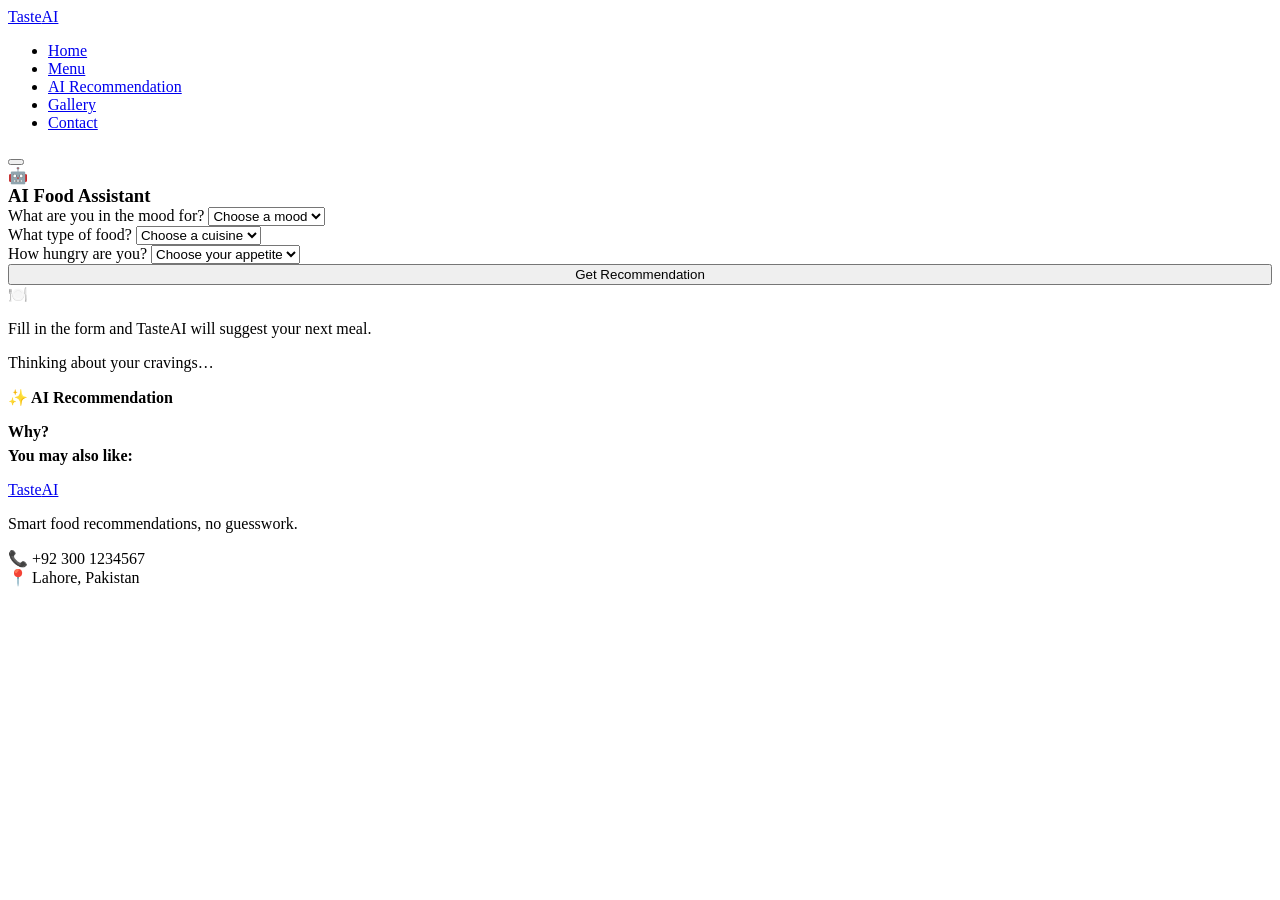
==== ai.html @ 6d2344f4 "Ai recomendation page" ====
<!doctype html>
<html lang="en">
  <head>
    <meta charset="UTF-8" />
    <meta name="viewport" content="width=device-width, initial-scale=1.0" />
    <title>AI Recommendation — TasteAI</title>
    <link rel="stylesheet" href="css/style.css" />
  </head>
  <body>
    <header class="site-header">
      <nav class="nav-bar" aria-label="Main navigation">
        <a class="brand" href="index.html">Taste<span>AI</span></a>
        <ul class="nav-links">
          <li><a href="index.html">Home</a></li>
          <li><a href="menu.html">Menu</a></li>
          <li><a href="ai.html">AI Recommendation</a></li>
          <li><a href="gallery.html">Gallery</a></li>
          <li><a href="contact.html">Contact</a></li>
        </ul>
        <button
          class="hamburger"
          aria-label="Toggle menu"
          aria-expanded="false"
        >
          <span></span><span></span><span></span>
        </button>
      </nav>
    </header>

    <main>
      <section>
        <div class="container ai-layout">
          <article>
            <div class="ai-panel-title">
              <span class="badge">🤖</span>
              <h1 style="margin: 0">AI Food Assistant</h1>
            </div>

            <form class="form-card" id="ai-form" novalidate>
              <div class="field">
                <label for="mood">What are you in the mood for?</label>
                <select id="mood" name="mood" required>
                  <option value="">Choose a mood</option>
                  <option value="spicy">Spicy</option>
                  <option value="mild">Mild</option>
                  <option value="sweet">Sweet</option>
                  <option value="savory">Savory</option>
                  <option value="comfort">Comfort Food</option>
                  <option value="light">Light</option>
                </select>
                <div class="field-error" id="mood-error"></div>
              </div>

              <div class="field">
                <label for="type">What type of food?</label>
                <select id="type" name="type" required>
                  <option value="">Choose a cuisine</option>
                  <option value="Pakistani">Pakistani</option>
                  <option value="Fast Food">Fast Food</option>
                  <option value="Chinese">Chinese</option>
                  <option value="Continental">Continental</option>
                  <option value="Desserts">Desserts</option>
                  <option value="Drinks">Drinks</option>
                </select>
                <div class="field-error" id="type-error"></div>
              </div>

              <div class="field">
                <label for="hunger">How hungry are you?</label>
                <select id="hunger" name="hunger" required>
                  <option value="">Choose your appetite</option>
                  <option value="snack">Just a Snack</option>
                  <option value="moderate">Moderately Hungry</option>
                  <option value="very">Very Hungry</option>
                  <option value="starving">Starving</option>
                </select>
                <div class="field-error" id="hunger-error"></div>
              </div>

              <button
                type="submit"
                class="btn btn-primary"
                style="width: 100%; justify-content: center"
              >
                Get Recommendation
              </button>
            </form>
          </article>

          <div class="result-panel" id="result-panel">
            <div class="result-placeholder" id="result-placeholder">
              <span class="big-emoji">🍽️</span>
              <p>Fill in the form and TasteAI will suggest your next meal.</p>
            </div>

            <div class="loader" id="loader">
              <div class="spinner" aria-hidden="true"></div>
              <span>Thinking about your cravings…</span>
            </div>

            <div class="result-content" id="result-content">
              <p
                class="eyebrow"
                style="color: var(--color-gold); font-weight: 600"
              >
                ✨ AI Recommendation
              </p>
              <div class="result-hero">
                <div class="emoji-badge" id="result-tile">
                  <span id="result-emoji"></span>
                </div>
                <div>
                  <h2 id="result-name" style="margin: 0"></h2>
                  <span class="dish-price" id="result-price"></span>
                </div>
              </div>
              <p id="result-description"></p>
              <div class="result-why">
                <strong>Why?</strong>
                <p id="result-why" style="margin: 6px 0 0"></p>
              </div>
              <div class="also-like">
                <strong>You may also like:</strong>
                <ul id="also-like-list"></ul>
              </div>
            </div>
          </div>
        </div>
      </section>
    </main>

    <footer class="site-footer">
      <div class="container footer-grid">
        <div>
          <a class="brand" href="index.html">Taste<span>AI</span></a>
          <p class="footer-note">Smart food recommendations, no guesswork.</p>
        </div>
        <div>
          <p class="footer-note">📞 +92 300 1234567<br />📍 Lahore, Pakistan</p>
        </div>
      </div>
    </footer>

    <script src="js/main.js"></script>
    <script src="js/config.js"></script>
    <script src="js/ai.js"></script>
  </body>
</html>
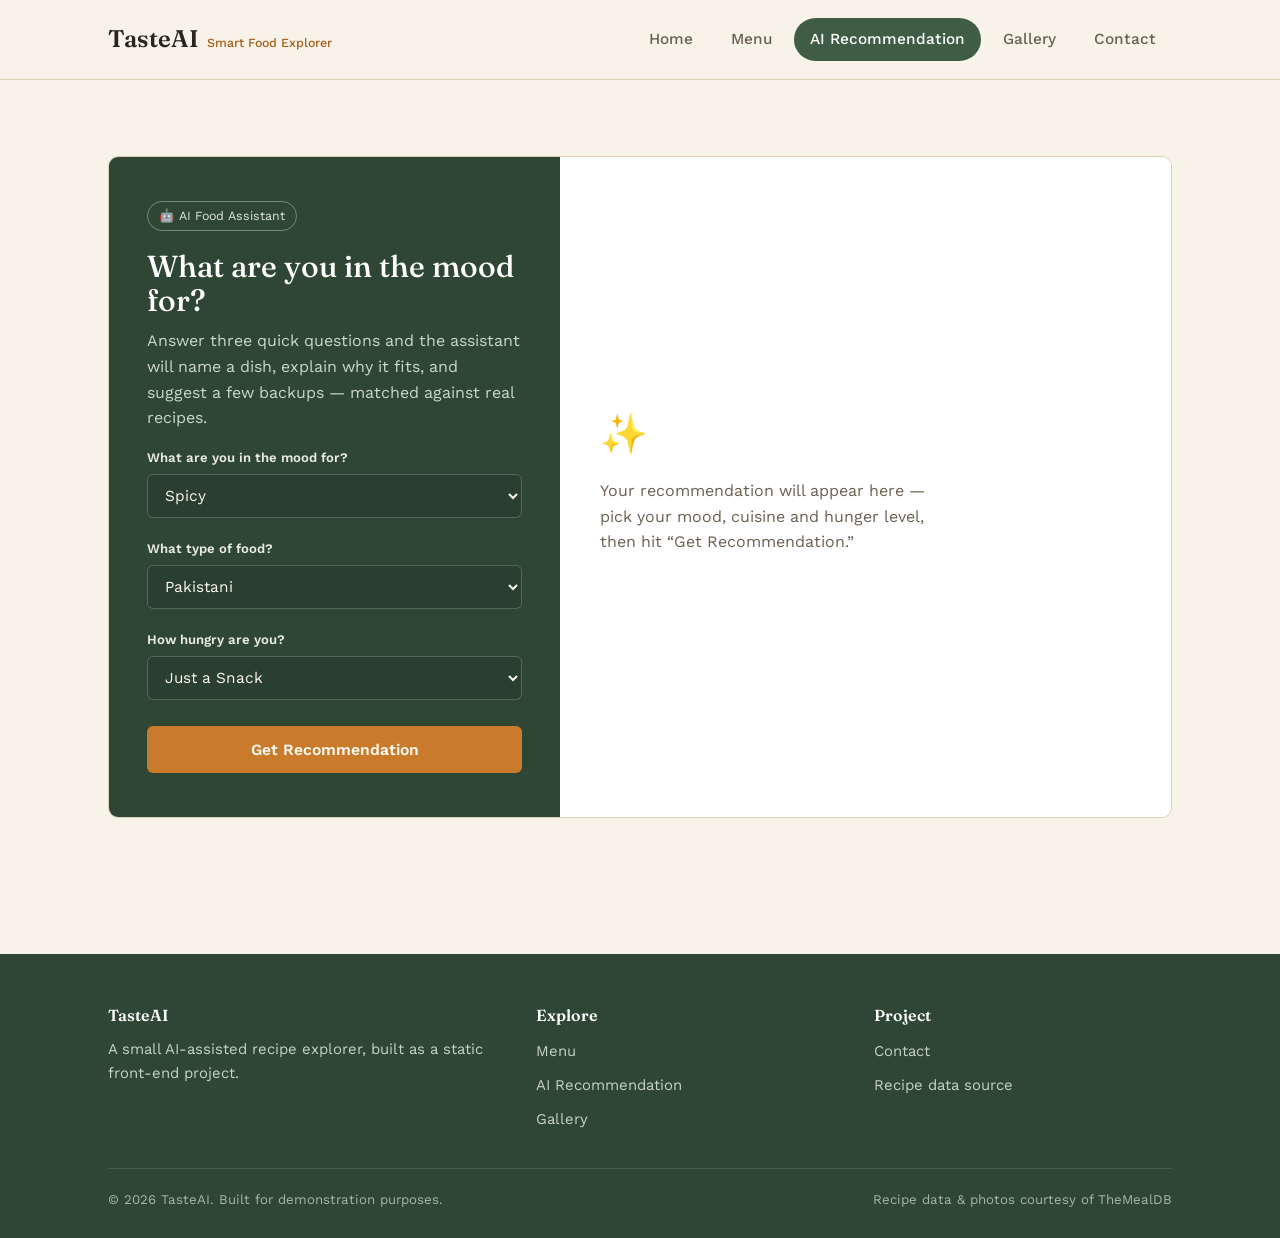
==== commit cce1fccd: "Minar chnages to all files" ====
--- a/ai.html
+++ b/ai.html
@@ -1,148 +1,153 @@
-<!doctype html>
+<!DOCTYPE html>
 <html lang="en">
-  <head>
-    <meta charset="UTF-8" />
-    <meta name="viewport" content="width=device-width, initial-scale=1.0" />
-    <title>AI Recommendation — TasteAI</title>
-    <link rel="stylesheet" href="css/style.css" />
-  </head>
-  <body>
-    <header class="site-header">
-      <nav class="nav-bar" aria-label="Main navigation">
-        <a class="brand" href="index.html">Taste<span>AI</span></a>
-        <ul class="nav-links">
-          <li><a href="index.html">Home</a></li>
+<head>
+<meta charset="UTF-8">
+<meta name="viewport" content="width=device-width, initial-scale=1.0">
+<title>AI Recommendation — TasteAI</title>
+<meta name="description" content="Tell the AI food assistant your mood, cuisine and hunger level, and get a real dish recommendation with photo and reasoning.">
+<link rel="stylesheet" href="css/base.css">
+<link rel="stylesheet" href="css/layout.css">
+<link rel="stylesheet" href="css/components.css">
+</head>
+<body data-page="ai">
+
+<header class="site-header">
+  <nav class="nav-bar" aria-label="Primary">
+    <a href="index.html" class="brand">
+      <span class="brand-mark">TasteAI</span>
+      <span class="brand-sub">Smart Food Explorer</span>
+    </a>
+    <button class="hamburger" aria-label="Toggle menu" aria-expanded="false">
+      <span></span><span></span><span></span>
+    </button>
+    <ul class="nav-links">
+      <li><a href="index.html" data-page="home">Home</a></li>
+      <li><a href="menu.html" data-page="menu">Menu</a></li>
+      <li><a href="ai.html" data-page="ai">AI Recommendation</a></li>
+      <li><a href="gallery.html" data-page="gallery">Gallery</a></li>
+      <li><a href="contact.html" data-page="contact">Contact</a></li>
+    </ul>
+  </nav>
+</header>
+
+<main>
+  <section>
+    <div class="wrap">
+      <div class="ai-shell">
+
+        <div class="ai-form-panel">
+          <span class="tag">🤖 AI Food Assistant</span>
+          <h1>What are you in the mood for?</h1>
+          <p>Answer three quick questions and the assistant will name a dish, explain why it fits, and suggest a few backups — matched against real recipes.</p>
+
+          <form class="ai-form" id="aiForm">
+            <div class="field">
+              <label for="moodSelect">What are you in the mood for?</label>
+              <select id="moodSelect" name="mood" required>
+                <option value="Spicy">Spicy</option>
+                <option value="Savory">Savory</option>
+                <option value="Sweet">Sweet</option>
+                <option value="Light &amp; Fresh">Light &amp; Fresh</option>
+                <option value="Comfort Food">Comfort Food</option>
+                <option value="Adventurous">Adventurous</option>
+              </select>
+            </div>
+
+            <div class="field">
+              <label for="cuisineSelect">What type of food?</label>
+              <select id="cuisineSelect" name="cuisine" required>
+                <option value="pakistani">Pakistani</option>
+                <option value="chinese">Chinese</option>
+                <option value="italian">Italian</option>
+                <option value="mexican">Mexican</option>
+                <option value="american">American</option>
+                <option value="mediterranean">Mediterranean</option>
+                <option value="japanese">Japanese</option>
+                <option value="thai">Thai</option>
+              </select>
+            </div>
+
+            <div class="field">
+              <label for="hungerSelect">How hungry are you?</label>
+              <select id="hungerSelect" name="hunger" required>
+                <option value="Just a Snack">Just a Snack</option>
+                <option value="Moderately Hungry">Moderately Hungry</option>
+                <option value="Very Hungry">Very Hungry</option>
+              </select>
+            </div>
+
+            <button type="submit" class="btn btn-primary" id="aiSubmit">Get Recommendation</button>
+          </form>
+        </div>
+
+        <div class="ai-result-panel">
+          <div class="loader" id="aiLoader">
+            <span class="spinner" aria-hidden="true"></span> Thinking through your craving…
+          </div>
+
+          <div class="ai-placeholder" id="aiPlaceholder">
+            <span class="big-icon">✨</span>
+            <p>Your recommendation will appear here — pick your mood, cuisine and hunger level, then hit “Get Recommendation.”</p>
+          </div>
+
+          <article class="result-card" id="resultCard">
+            <span class="tag">✨ AI Recommendation</span>
+            <div class="result-head">
+              <div class="result-thumb"><img id="resultImg" src="" alt=""></div>
+              <div class="result-title">
+                <h2 id="resultName">—</h2>
+                <span class="tag" id="resultCuisineTag">—</span>
+              </div>
+            </div>
+            <div class="result-why">
+              <p><strong>Why?</strong> <span id="resultWhy"></span></p>
+            </div>
+            <div class="also-like">
+              <h4>You may also like</h4>
+              <ul id="alsoLikeList"></ul>
+            </div>
+            <p style="margin-top:20px;"><a href="#" id="resultDetailLink" class="btn btn-outline">View full recipe</a></p>
+          </article>
+
+          <div class="ai-error" id="aiError"></div>
+        </div>
+      </div>
+    </div>
+  </section>
+</main>
+
+<footer class="site-footer">
+  <div class="wrap">
+    <div class="footer-grid">
+      <div>
+        <h4>TasteAI</h4>
+        <p>A small AI-assisted recipe explorer, built as a static front-end project.</p>
+      </div>
+      <div>
+        <h4>Explore</h4>
+        <ul class="footer-links">
           <li><a href="menu.html">Menu</a></li>
           <li><a href="ai.html">AI Recommendation</a></li>
           <li><a href="gallery.html">Gallery</a></li>
+        </ul>
+      </div>
+      <div>
+        <h4>Project</h4>
+        <ul class="footer-links">
           <li><a href="contact.html">Contact</a></li>
+          <li><a href="https://www.themealdb.com/api.php" target="_blank" rel="noopener">Recipe data source</a></li>
         </ul>
-        <button
-          class="hamburger"
-          aria-label="Toggle menu"
-          aria-expanded="false"
-        >
-          <span></span><span></span><span></span>
-        </button>
-      </nav>
-    </header>
+      </div>
+    </div>
+    <div class="footer-bottom">
+      <span>© 2026 TasteAI. Built for demonstration purposes.</span>
+      <span>Recipe data &amp; photos courtesy of TheMealDB</span>
+    </div>
+  </div>
+</footer>
 
-    <main>
-      <section>
-        <div class="container ai-layout">
-          <article>
-            <div class="ai-panel-title">
-              <span class="badge">🤖</span>
-              <h1 style="margin: 0">AI Food Assistant</h1>
-            </div>
-
-            <form class="form-card" id="ai-form" novalidate>
-              <div class="field">
-                <label for="mood">What are you in the mood for?</label>
-                <select id="mood" name="mood" required>
-                  <option value="">Choose a mood</option>
-                  <option value="spicy">Spicy</option>
-                  <option value="mild">Mild</option>
-                  <option value="sweet">Sweet</option>
-                  <option value="savory">Savory</option>
-                  <option value="comfort">Comfort Food</option>
-                  <option value="light">Light</option>
-                </select>
-                <div class="field-error" id="mood-error"></div>
-              </div>
-
-              <div class="field">
-                <label for="type">What type of food?</label>
-                <select id="type" name="type" required>
-                  <option value="">Choose a cuisine</option>
-                  <option value="Pakistani">Pakistani</option>
-                  <option value="Fast Food">Fast Food</option>
-                  <option value="Chinese">Chinese</option>
-                  <option value="Continental">Continental</option>
-                  <option value="Desserts">Desserts</option>
-                  <option value="Drinks">Drinks</option>
-                </select>
-                <div class="field-error" id="type-error"></div>
-              </div>
-
-              <div class="field">
-                <label for="hunger">How hungry are you?</label>
-                <select id="hunger" name="hunger" required>
-                  <option value="">Choose your appetite</option>
-                  <option value="snack">Just a Snack</option>
-                  <option value="moderate">Moderately Hungry</option>
-                  <option value="very">Very Hungry</option>
-                  <option value="starving">Starving</option>
-                </select>
-                <div class="field-error" id="hunger-error"></div>
-              </div>
-
-              <button
-                type="submit"
-                class="btn btn-primary"
-                style="width: 100%; justify-content: center"
-              >
-                Get Recommendation
-              </button>
-            </form>
-          </article>
-
-          <div class="result-panel" id="result-panel">
-            <div class="result-placeholder" id="result-placeholder">
-              <span class="big-emoji">🍽️</span>
-              <p>Fill in the form and TasteAI will suggest your next meal.</p>
-            </div>
-
-            <div class="loader" id="loader">
-              <div class="spinner" aria-hidden="true"></div>
-              <span>Thinking about your cravings…</span>
-            </div>
-
-            <div class="result-content" id="result-content">
-              <p
-                class="eyebrow"
-                style="color: var(--color-gold); font-weight: 600"
-              >
-                ✨ AI Recommendation
-              </p>
-              <div class="result-hero">
-                <div class="emoji-badge" id="result-tile">
-                  <span id="result-emoji"></span>
-                </div>
-                <div>
-                  <h2 id="result-name" style="margin: 0"></h2>
-                  <span class="dish-price" id="result-price"></span>
-                </div>
-              </div>
-              <p id="result-description"></p>
-              <div class="result-why">
-                <strong>Why?</strong>
-                <p id="result-why" style="margin: 6px 0 0"></p>
-              </div>
-              <div class="also-like">
-                <strong>You may also like:</strong>
-                <ul id="also-like-list"></ul>
-              </div>
-            </div>
-          </div>
-        </div>
-      </section>
-    </main>
-
-    <footer class="site-footer">
-      <div class="container footer-grid">
-        <div>
-          <a class="brand" href="index.html">Taste<span>AI</span></a>
-          <p class="footer-note">Smart food recommendations, no guesswork.</p>
-        </div>
-        <div>
-          <p class="footer-note">📞 +92 300 1234567<br />📍 Lahore, Pakistan</p>
-        </div>
-      </div>
-    </footer>
-
-    <script src="js/main.js"></script>
-    <script src="js/config.js"></script>
-    <script src="js/ai.js"></script>
-  </body>
+<script src="js/api.js"></script>
+<script src="js/main.js"></script>
+<script src="js/ai.js"></script>
+</body>
 </html>
--- a/css/base.css
+++ b/css/base.css
@@ -0,0 +1,165 @@
+/* =========================================================
+   TasteAI — Design tokens & base styles
+   Palette grounded in a spice market: parchment ivory,
+   burnt marigold, and deep basil green.
+   ========================================================= */
+
+@import url('https://fonts.googleapis.com/css2?family=Fraunces:ital,opsz,wght@0,9..144,300;0,9..144,500;0,9..144,600;1,9..144,500&family=Work+Sans:wght@400;500;600;700&display=swap');
+
+:root {
+  /* Colour */
+  --bg: #f8f3e9;
+  --bg-alt: #efe6d3;
+  --surface: #ffffff;
+  --ink: #2b231c;
+  --ink-soft: #6b5f52;
+  --line: #ddd0b8;
+  --saffron: #c97a2b;
+  --saffron-deep: #a85f1b;
+  --saffron-tint: #f3ddc0;
+  --basil: #3f5d45;
+  --basil-deep: #2e4633;
+  --basil-tint: #dfe8dd;
+  --danger: #a83232;
+
+  /* Type */
+  --font-display: 'Fraunces', 'Iowan Old Style', serif;
+  --font-body: 'Work Sans', -apple-system, BlinkMacSystemFont, sans-serif;
+
+  /* Layout */
+  --content-width: 1120px;
+  --radius: 6px;
+  --shadow: 0 10px 30px -18px rgba(43, 35, 28, 0.35);
+}
+
+*, *::before, *::after { box-sizing: border-box; }
+
+html { scroll-behavior: smooth; }
+
+@media (prefers-reduced-motion: reduce) {
+  html { scroll-behavior: auto; }
+  *, *::before, *::after {
+    animation-duration: 0.01ms !important;
+    animation-iteration-count: 1 !important;
+    transition-duration: 0.01ms !important;
+  }
+}
+
+body {
+  margin: 0;
+  background: var(--bg);
+  color: var(--ink);
+  font-family: var(--font-body);
+  font-size: 16px;
+  line-height: 1.6;
+  -webkit-font-smoothing: antialiased;
+}
+
+h1, h2, h3, h4 {
+  font-family: var(--font-display);
+  font-weight: 600;
+  line-height: 1.15;
+  margin: 0 0 0.5em;
+  color: var(--ink);
+}
+
+h1 { font-size: clamp(2.4rem, 4vw, 3.6rem); font-weight: 500; }
+h2 { font-size: clamp(1.7rem, 2.6vw, 2.3rem); }
+h3 { font-size: 1.3rem; }
+
+p { margin: 0 0 1em; color: var(--ink-soft); max-width: 62ch; }
+
+a { color: var(--basil-deep); }
+
+img { max-width: 100%; display: block; }
+
+.wrap {
+  max-width: var(--content-width);
+  margin: 0 auto;
+  padding: 0 28px;
+}
+
+.eyebrow-rule {
+  display: flex;
+  align-items: baseline;
+  gap: 14px;
+  margin-bottom: 34px;
+}
+
+.eyebrow-rule span {
+  font-family: var(--font-body);
+  font-size: 0.85rem;
+  color: var(--saffron-deep);
+  white-space: nowrap;
+}
+
+.eyebrow-rule::after {
+  content: '';
+  flex: 1;
+  height: 1px;
+  background: var(--line);
+}
+
+.btn {
+  display: inline-flex;
+  align-items: center;
+  justify-content: center;
+  gap: 8px;
+  padding: 13px 26px;
+  border-radius: var(--radius);
+  border: 1px solid transparent;
+  font-family: var(--font-body);
+  font-size: 0.98rem;
+  font-weight: 600;
+  cursor: pointer;
+  text-decoration: none;
+  transition: transform 0.15s ease, background 0.2s ease, border-color 0.2s ease, color 0.2s ease;
+}
+
+.btn:active { transform: translateY(1px); }
+
+.btn-primary {
+  background: var(--saffron);
+  color: #fffaf2;
+}
+.btn-primary:hover { background: var(--saffron-deep); }
+
+.btn-outline {
+  background: transparent;
+  border-color: var(--ink);
+  color: var(--ink);
+}
+.btn-outline:hover { border-color: var(--basil-deep); color: var(--basil-deep); }
+
+.btn-light {
+  background: #fffaf2;
+  color: var(--basil-deep);
+}
+.btn-light:hover { background: var(--saffron-tint); }
+
+:focus-visible {
+  outline: 3px solid var(--basil);
+  outline-offset: 2px;
+}
+
+section { padding: 76px 0; }
+
+.section-alt { background: var(--bg-alt); }
+
+.tag {
+  display: inline-block;
+  padding: 4px 11px;
+  border: 1px solid var(--line);
+  border-radius: 100px;
+  font-size: 0.78rem;
+  color: var(--ink-soft);
+  background: var(--surface);
+}
+
+.visually-hidden {
+  position: absolute;
+  width: 1px; height: 1px;
+  overflow: hidden;
+  clip: rect(0 0 0 0);
+  white-space: nowrap;
+}
--- a/css/layout.css
+++ b/css/layout.css
@@ -0,0 +1,155 @@
+/* =========================================================
+   Header / Navigation / Footer
+   ========================================================= */
+
+.site-header {
+  position: sticky;
+  top: 0;
+  z-index: 50;
+  background: rgba(248, 243, 233, 0.92);
+  backdrop-filter: blur(8px);
+  border-bottom: 1px solid var(--line);
+}
+
+.nav-bar {
+  display: flex;
+  align-items: center;
+  justify-content: space-between;
+  padding: 18px 28px;
+  max-width: var(--content-width);
+  margin: 0 auto;
+}
+
+.brand {
+  display: flex;
+  align-items: baseline;
+  gap: 8px;
+  text-decoration: none;
+  color: var(--ink);
+}
+
+.brand-mark {
+  font-family: var(--font-display);
+  font-size: 1.5rem;
+  font-weight: 600;
+  color: var(--ink);
+}
+
+.brand-sub {
+  font-size: 0.78rem;
+  color: var(--saffron-deep);
+  font-weight: 500;
+}
+
+.nav-links {
+  display: flex;
+  gap: 6px;
+  list-style: none;
+  margin: 0;
+  padding: 0;
+}
+
+.nav-links a {
+  display: block;
+  padding: 9px 16px;
+  border-radius: 100px;
+  color: var(--ink-soft);
+  text-decoration: none;
+  font-weight: 500;
+  font-size: 0.96rem;
+  transition: background 0.2s ease, color 0.2s ease;
+}
+
+.nav-links a:hover { background: var(--saffron-tint); color: var(--saffron-deep); }
+
+.nav-links a[aria-current="page"] {
+  background: var(--basil);
+  color: #fff;
+}
+
+.hamburger {
+  display: none;
+  flex-direction: column;
+  justify-content: center;
+  gap: 5px;
+  width: 42px;
+  height: 42px;
+  border-radius: 100px;
+  border: 1px solid var(--line);
+  background: var(--surface);
+  cursor: pointer;
+}
+
+.hamburger span {
+  width: 18px;
+  height: 2px;
+  background: var(--ink);
+  margin: 0 auto;
+  transition: transform 0.25s ease, opacity 0.25s ease;
+}
+
+.hamburger[aria-expanded="true"] span:nth-child(1) { transform: translateY(7px) rotate(45deg); }
+.hamburger[aria-expanded="true"] span:nth-child(2) { opacity: 0; }
+.hamburger[aria-expanded="true"] span:nth-child(3) { transform: translateY(-7px) rotate(-45deg); }
+
+@media (max-width: 820px) {
+  .hamburger { display: flex; }
+
+  .nav-links {
+    position: absolute;
+    top: 100%;
+    left: 0;
+    right: 0;
+    flex-direction: column;
+    background: var(--bg);
+    border-bottom: 1px solid var(--line);
+    padding: 10px 28px 22px;
+    gap: 2px;
+    display: none;
+  }
+
+  .nav-links.open { display: flex; }
+
+  .nav-links a { padding: 12px 14px; }
+}
+
+.site-footer {
+  background: var(--basil-deep);
+  color: #eef1ea;
+  padding: 52px 0 28px;
+  margin-top: 60px;
+}
+
+.footer-grid {
+  display: grid;
+  grid-template-columns: 1.3fr 1fr 1fr;
+  gap: 40px;
+  margin-bottom: 36px;
+}
+
+.footer-grid h4 { color: #fff; margin-bottom: 14px; }
+
+.site-footer p, .site-footer a {
+  color: #c9d3c5;
+  font-size: 0.93rem;
+}
+
+.site-footer a { text-decoration: none; }
+.site-footer a:hover { color: #fff; }
+
+.footer-links { list-style: none; padding: 0; margin: 0; display: flex; flex-direction: column; gap: 8px; }
+
+.footer-bottom {
+  border-top: 1px solid rgba(255,255,255,0.12);
+  padding-top: 20px;
+  font-size: 0.83rem;
+  color: #a9b6a5;
+  display: flex;
+  justify-content: space-between;
+  flex-wrap: wrap;
+  gap: 10px;
+}
+
+@media (max-width: 700px) {
+  .footer-grid { grid-template-columns: 1fr; gap: 26px; }
+}
--- a/css/components.css
+++ b/css/components.css
@@ -0,0 +1,444 @@
+/* =========================================================
+   Components
+   ========================================================= */
+
+/* ---- Hero ---- */
+.hero {
+  padding: 84px 0 70px;
+  display: grid;
+  grid-template-columns: 1.1fr 0.9fr;
+  gap: 50px;
+  align-items: center;
+}
+
+.hero-copy { animation: rise 0.7s ease both; }
+
+.hero-copy .tag { margin-bottom: 22px; }
+
+.hero-copy h1 { margin-bottom: 22px; }
+
+.hero-copy .lede { font-size: 1.15rem; max-width: 46ch; }
+
+.hero-actions { display: flex; gap: 14px; margin-top: 30px; flex-wrap: wrap; }
+
+.hero-visual {
+  position: relative;
+  border-radius: var(--radius);
+  overflow: hidden;
+  aspect-ratio: 4 / 3.4;
+  background: var(--bg-alt);
+  border: 1px solid var(--line);
+  animation: rise 0.9s ease both;
+}
+
+.hero-visual img {
+  width: 100%; height: 100%; object-fit: cover;
+}
+
+.hero-visual-caption {
+  position: absolute;
+  left: 0; right: 0; bottom: 0;
+  padding: 16px 18px;
+  background: linear-gradient(0deg, rgba(43,35,28,0.82), transparent);
+  color: #fff;
+  font-size: 0.9rem;
+}
+
+@keyframes rise {
+  from { opacity: 0; transform: translateY(16px); }
+  to { opacity: 1; transform: translateY(0); }
+}
+
+@media (max-width: 860px) {
+  .hero { grid-template-columns: 1fr; padding-top: 44px; }
+}
+
+/* ---- Process steps ---- */
+.steps {
+  display: grid;
+  grid-template-columns: repeat(3, 1fr);
+  gap: 30px;
+}
+
+.step {
+  border-top: 2px solid var(--basil);
+  padding-top: 18px;
+}
+
+.step-index {
+  font-family: var(--font-display);
+  font-size: 1.6rem;
+  color: var(--saffron-deep);
+  display: block;
+  margin-bottom: 8px;
+}
+
+@media (max-width: 780px) {
+  .steps { grid-template-columns: 1fr; }
+}
+
+/* ---- Menu-row cards (used on Home + Menu) ---- */
+.dish-list { border-top: 1px solid var(--line); }
+
+.dish-row {
+  display: grid;
+  grid-template-columns: 118px 1fr auto;
+  gap: 22px;
+  align-items: center;
+  padding: 20px 4px;
+  border-bottom: 1px solid var(--line);
+  text-decoration: none;
+  color: inherit;
+  transition: background 0.2s ease;
+}
+
+.dish-row:hover { background: var(--surface); }
+
+.dish-thumb {
+  width: 118px;
+  height: 88px;
+  border-radius: var(--radius);
+  overflow: hidden;
+  background: var(--bg-alt);
+}
+
+.dish-thumb img { width: 100%; height: 100%; object-fit: cover; transition: transform 0.4s ease; }
+.dish-row:hover .dish-thumb img { transform: scale(1.06); }
+
+.dish-info h3 { margin-bottom: 4px; font-size: 1.15rem; }
+.dish-meta { display: flex; gap: 8px; flex-wrap: wrap; }
+
+.dish-go {
+  color: var(--saffron-deep);
+  font-weight: 600;
+  font-size: 0.92rem;
+  white-space: nowrap;
+}
+
+@media (max-width: 620px) {
+  .dish-row { grid-template-columns: 74px 1fr; }
+  .dish-go { display: none; }
+}
+
+/* ---- Filter form (Menu page) ---- */
+.filter-form {
+  display: flex;
+  gap: 16px;
+  flex-wrap: wrap;
+  align-items: flex-end;
+  padding: 26px;
+  background: var(--surface);
+  border: 1px solid var(--line);
+  border-radius: var(--radius);
+  margin-bottom: 40px;
+}
+
+.field {
+  display: flex;
+  flex-direction: column;
+  gap: 6px;
+  flex: 1 1 180px;
+}
+
+.field label {
+  font-size: 0.82rem;
+  font-weight: 600;
+  color: var(--ink-soft);
+}
+
+.field input, .field select {
+  padding: 11px 13px;
+  border: 1px solid var(--line);
+  border-radius: var(--radius);
+  background: var(--bg);
+  font-family: var(--font-body);
+  font-size: 0.96rem;
+  color: var(--ink);
+}
+
+.field input:focus, .field select:focus { border-color: var(--basil); }
+
+.filter-form .btn { flex: 0 0 auto; height: 44px; align-self: flex-end; }
+
+/* ---- Loading indicator ---- */
+.loader {
+  display: none;
+  align-items: center;
+  gap: 12px;
+  padding: 22px 4px;
+  color: var(--ink-soft);
+  font-size: 0.95rem;
+}
+
+.loader.active { display: flex; }
+
+.spinner {
+  width: 20px; height: 20px;
+  border-radius: 50%;
+  border: 2.5px solid var(--line);
+  border-top-color: var(--saffron);
+  animation: spin 0.8s linear infinite;
+}
+
+@keyframes spin { to { transform: rotate(360deg); } }
+
+.empty-state {
+  padding: 40px 20px;
+  text-align: center;
+  color: var(--ink-soft);
+  border: 1px dashed var(--line);
+  border-radius: var(--radius);
+  display: none;
+}
+.empty-state.active { display: block; }
+
+/* ---- AI Assistant page ---- */
+.ai-shell {
+  display: grid;
+  grid-template-columns: 0.85fr 1.15fr;
+  border: 1px solid var(--line);
+  border-radius: 10px;
+  overflow: hidden;
+  min-height: 560px;
+}
+
+.ai-form-panel {
+  background: var(--basil-deep);
+  color: #f3efe3;
+  padding: 44px 38px;
+}
+
+.ai-form-panel .tag {
+  background: transparent;
+  border-color: rgba(255,255,255,0.35);
+  color: #dfe8dd;
+}
+
+.ai-form-panel h1 { color: #fff; font-size: 1.9rem; margin: 18px 0 10px; }
+.ai-form-panel p { color: #cdd8c8; }
+
+.ai-form .field { margin-bottom: 20px; }
+.ai-form label { color: #e9ecdf; }
+.ai-form select {
+  background: #2a3f2f;
+  border: 1px solid rgba(255,255,255,0.2);
+  color: #fdf9ee;
+}
+.ai-form select:focus { border-color: var(--saffron); }
+
+.ai-form .btn-primary { width: 100%; margin-top: 6px; }
+
+.ai-result-panel {
+  background: var(--surface);
+  padding: 44px 40px;
+  display: flex;
+  flex-direction: column;
+}
+
+.ai-placeholder {
+  margin: auto 0;
+  color: var(--ink-soft);
+  max-width: 34ch;
+}
+
+.ai-placeholder .big-icon { font-size: 2.4rem; display: block; margin-bottom: 14px; }
+
+.result-card { display: none; }
+.result-card.active { display: block; animation: rise 0.5s ease both; }
+
+.result-head { display: flex; gap: 22px; margin-bottom: 20px; }
+
+.result-thumb {
+  width: 150px; height: 150px;
+  border-radius: var(--radius);
+  overflow: hidden;
+  flex-shrink: 0;
+  background: var(--bg-alt);
+}
+.result-thumb img { width: 100%; height: 100%; object-fit: cover; }
+
+.result-title .tag { margin-bottom: 10px; }
+
+.result-why {
+  background: var(--bg-alt);
+  border-left: 3px solid var(--saffron);
+  padding: 14px 18px;
+  border-radius: 0 var(--radius) var(--radius) 0;
+  margin-bottom: 26px;
+}
+.result-why p { margin: 0; color: var(--ink); }
+.result-why strong { color: var(--saffron-deep); }
+
+.also-like h4 { margin-bottom: 12px; }
+.also-like ul { list-style: none; padding: 0; margin: 0; display: flex; flex-direction: column; gap: 8px; }
+.also-like li {
+  padding: 10px 14px;
+  border: 1px solid var(--line);
+  border-radius: var(--radius);
+  font-size: 0.95rem;
+  display: flex;
+  justify-content: space-between;
+  gap: 10px;
+}
+
+.ai-error {
+  display: none;
+  margin-top: 18px;
+  padding: 12px 16px;
+  border: 1px solid var(--danger);
+  border-radius: var(--radius);
+  color: var(--danger);
+  font-size: 0.9rem;
+  background: #fbeceb;
+}
+.ai-error.active { display: block; }
+
+@media (max-width: 900px) {
+  .ai-shell { grid-template-columns: 1fr; }
+}
+
+/* ---- Gallery ---- */
+.gallery-grid {
+  display: grid;
+  grid-template-columns: repeat(auto-fill, minmax(230px, 1fr));
+  gap: 18px;
+}
+
+.gallery-item {
+  position: relative;
+  border-radius: var(--radius);
+  overflow: hidden;
+  aspect-ratio: 1 / 1;
+  background: var(--bg-alt);
+  text-decoration: none;
+}
+
+.gallery-item img {
+  width: 100%; height: 100%; object-fit: cover;
+  transition: transform 0.45s ease;
+}
+
+.gallery-item:hover img { transform: scale(1.08); }
+
+.gallery-caption {
+  position: absolute;
+  inset: auto 0 0 0;
+  padding: 12px 14px;
+  color: #fff;
+  font-size: 0.88rem;
+  font-weight: 600;
+  background: linear-gradient(0deg, rgba(43,35,28,0.85), transparent 70%);
+}
+
+/* ---- Contact form ---- */
+.contact-grid {
+  display: grid;
+  grid-template-columns: 1fr 0.8fr;
+  gap: 50px;
+}
+
+.contact-form {
+  display: flex;
+  flex-direction: column;
+  gap: 18px;
+  background: var(--surface);
+  border: 1px solid var(--line);
+  border-radius: var(--radius);
+  padding: 30px;
+}
+
+.contact-form textarea {
+  padding: 11px 13px;
+  border: 1px solid var(--line);
+  border-radius: var(--radius);
+  background: var(--bg);
+  font-family: var(--font-body);
+  font-size: 0.96rem;
+  color: var(--ink);
+  resize: vertical;
+  min-height: 130px;
+}
+
+.field-error {
+  color: var(--danger);
+  font-size: 0.82rem;
+  display: none;
+}
+
+.field.invalid input, .field.invalid textarea { border-color: var(--danger); }
+.field.invalid .field-error { display: block; }
+
+.form-success {
+  display: none;
+  padding: 14px 16px;
+  border-radius: var(--radius);
+  background: var(--basil-tint);
+  color: var(--basil-deep);
+  font-weight: 600;
+}
+.form-success.active { display: block; }
+
+.contact-info { border-left: 1px solid var(--line); padding-left: 40px; }
+.contact-info .info-block { margin-bottom: 26px; }
+.contact-info h4 { margin-bottom: 6px; }
+
+@media (max-width: 820px) {
+  .contact-grid { grid-template-columns: 1fr; }
+  .contact-info { border-left: none; padding-left: 0; border-top: 1px solid var(--line); padding-top: 30px; }
+}
+
+/* ---- Product detail page ---- */
+.product-hero {
+  display: grid;
+  grid-template-columns: 0.9fr 1.1fr;
+  gap: 46px;
+  align-items: start;
+}
+
+.product-image {
+  border-radius: 10px;
+  overflow: hidden;
+  border: 1px solid var(--line);
+  position: sticky;
+  top: 100px;
+}
+
+.product-tags { display: flex; gap: 8px; margin-bottom: 16px; flex-wrap: wrap; }
+
+.ingredient-list {
+  list-style: none;
+  padding: 0;
+  margin: 0 0 30px;
+  display: grid;
+  grid-template-columns: repeat(2, 1fr);
+  gap: 8px 24px;
+}
+
+.ingredient-list li {
+  display: flex;
+  justify-content: space-between;
+  padding: 9px 0;
+  border-bottom: 1px solid var(--line);
+  font-size: 0.95rem;
+}
+
+.ingredient-list li span:last-child { color: var(--ink-soft); }
+
+.instructions p { max-width: none; color: var(--ink); white-space: pre-line; }
+
+.back-link {
+  display: inline-flex;
+  align-items: center;
+  gap: 6px;
+  margin-bottom: 26px;
+  color: var(--ink-soft);
+  text-decoration: none;
+  font-size: 0.92rem;
+}
+.back-link:hover { color: var(--basil-deep); }
+
+@media (max-width: 820px) {
+  .product-hero { grid-template-columns: 1fr; }
+  .product-image { position: static; }
+  .ingredient-list { grid-template-columns: 1fr; }
+}
